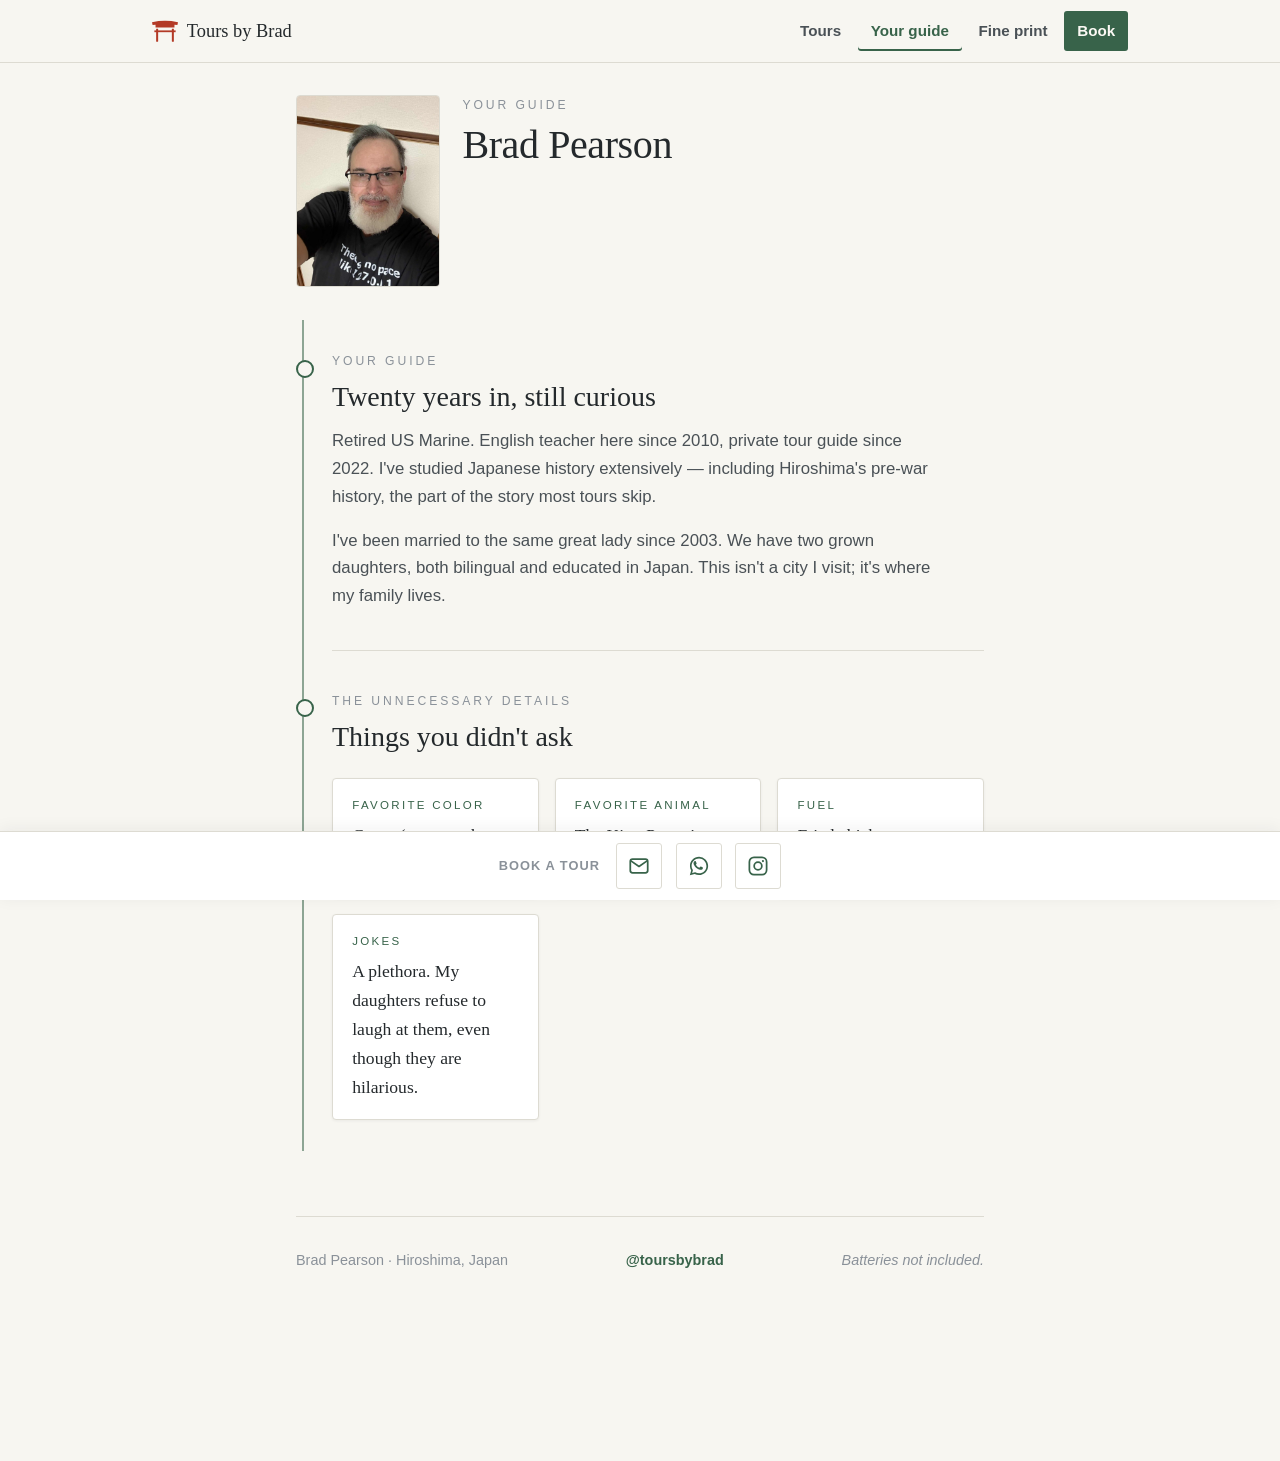
==== about.html @ 5abd2b52 "Rework: menu, all four tours on the front page, photos Splits the single scroll into pages (tours, g" ====
<!doctype html>
<html lang="en">
<head>
<meta charset="utf-8">
<meta name="viewport" content="width=device-width, initial-scale=1, viewport-fit=cover">
<title>Your guide — Tours by Brad</title>
<meta name="description" content="Brad Pearson: retired US Marine, English teacher in Hiroshima since 2010, private tour guide since 2022.">
<meta property="og:title" content="Your guide — Tours by Brad">
<meta property="og:description" content="Brad Pearson: retired US Marine, English teacher in Hiroshima since 2010, private tour guide since 2022.">
<meta property="og:type" content="website">
<meta property="og:image" content="https://toursbybrad.com/img/brad.jpg">
<link rel="icon" href="data:image/svg+xml,%3Csvg xmlns='http://www.w3.org/2000/svg' viewBox='0 0 100 100'%3E%3Ctext y='.9em' font-size='90'%3E%E2%9B%A9%EF%B8%8F%3C/text%3E%3C/svg%3E">
<link rel="stylesheet" href="style.css">
  <!-- Umami Cloud: cookieless analytics, no consent banner required. -->
  <script defer src="https://cloud.umami.is/script.js" data-website-id="c7f4d0e9-4884-4bb6-a9c8-1163d4019874"></script>
</head>
<body>
<header class="topbar">
  <div class="topbar-inner">
    <a class="brand" href="index.html"><svg width="26" height="22" viewBox="0 0 44 36" fill="currentColor" aria-hidden="true"><path d="M0 3 Q22 -2 44 3 L43 8 L38 7.6 L38 12 L6 12 L6 7.6 L1 8 Z"/><rect x="7" y="14" width="3.4" height="22" rx="0.5"/><rect x="33.6" y="14" width="3.4" height="22" rx="0.5"/><rect x="4" y="17" width="36" height="3"/></svg>Tours by Brad</a>
    <nav aria-label="Site menu">
    <ul class="menu">
      <li><a href="index.html#tours">Tours</a></li>
      <li><a href="about.html" aria-current="page">Your guide</a></li>
      <li><a href="book.html#fine-print">Fine print</a></li>
      <li class="menu-book"><a href="book.html#book">Book</a></li>
    </ul>
    </nav>
  </div>
</header>

<div class="page">

  <section class="guide" style="border-top:0;margin-top:2rem;padding-top:0">
    <img src="img/brad.jpg" alt="Brad Pearson" width="900" height="1200">
    <div>
      <div class="stop-label">Your guide</div>
      <h1 style="font-size:clamp(1.9rem,5vw,2.5rem)">Brad Pearson</h1>
    </div>
  </section>

  <main class="route" style="margin-top:1.5rem">
    <section class="stop">
      <div class="stop-label">Your guide</div>
      <h2>Twenty years in, still curious</h2>
      <p>
        Retired US Marine. English teacher here since 2010, private tour guide
        since 2022. I've studied Japanese history
        extensively — including Hiroshima's pre-war history, the part of the
        story most tours skip.
      </p>
      <p>
        I've been married to the same great lady since 2003. We have
        two grown daughters, both bilingual and educated in Japan. This
        isn't a city I visit; it's where my family lives.
      </p>
    </section>

    <section class="stop">
      <div class="stop-label">The unnecessary details</div>
      <h2>Things you didn't ask</h2>
      <div class="trivia">
        <div class="fact-card">
          <div class="fact-label">Favorite color</div>
          <div class="fact-value">Green (you may have noticed)</div>
        </div>
        <div class="fact-card">
          <div class="fact-label">Favorite animal</div>
          <div class="fact-value">The King Penguin</div>
        </div>
        <div class="fact-card">
          <div class="fact-label">Fuel</div>
          <div class="fact-value">Fried chicken</div>
        </div>
        <div class="fact-card">
          <div class="fact-label">Jokes</div>
          <div class="fact-value">A plethora. My daughters refuse to laugh at them, even though they are hilarious.</div>
        </div>
      </div>
    </section>
  </main>

  <footer>
    <span>Brad Pearson · Hiroshima, Japan</span>
    <a href="https://instagram.com/toursbybrad">@toursbybrad</a>
    <span class="footer-gag">Batteries not included.</span>
  </footer>

</div>

<nav class="contact-bar" aria-label="Contact Brad">
  <span class="cb-label">Book a tour</span>
  <a class="btn-contact" href="mailto:jrflippp@gmail.com?subject=Tour%20enquiry&body=Hi%20Brad%2C%0A%0AWhen%20I%27m%20looking%20to%20come%20to%20Hiroshima%3A%0A%0AHow%20many%20people%20are%20in%20my%20party%3A%0A%0AWhich%20tour%20I%27m%20interested%20in%3A%0A%0AMy%20favorite%20color%3A%0A%0A" aria-label="Email Brad" title="Email"><svg viewBox="0 0 24 24" fill="none" stroke="currentColor" stroke-width="1.9" stroke-linecap="round" stroke-linejoin="round" aria-hidden="true"><rect x="2.5" y="4.5" width="19" height="15" rx="2.5"/><path d="m3.2 6.4 8.8 6.1 8.8-6.1"/></svg></a>
  <a class="btn-contact" href="https://wa.me/818019024873?text=Hi%20Brad%21%20I%27d%20like%20to%20ask%20about%20a%20tour.%0A%0AWhen%20I%27m%20coming%20to%20Hiroshima%3A%0AHow%20many%20in%20my%20party%3A%0AWhich%20tour%3A%0AMy%20favorite%20color%3A%0A" aria-label="Message Brad on WhatsApp" title="WhatsApp"><svg viewBox="0 0 24 24" fill="currentColor" aria-hidden="true"><path d="M12.04 2C6.58 2 2.13 6.45 2.13 11.91c0 1.75.46 3.46 1.32 4.96L2 22l5.25-1.38a9.9 9.9 0 0 0 4.79 1.22h.01c5.46 0 9.91-4.45 9.91-9.91 0-2.65-1.03-5.14-2.9-7.01A9.82 9.82 0 0 0 12.04 2Zm0 1.83c2.16 0 4.19.84 5.72 2.37a8.03 8.03 0 0 1 2.37 5.72c0 4.46-3.63 8.08-8.09 8.08a8.2 8.2 0 0 1-4.13-1.13l-.3-.18-3.07.81.82-3-.19-.31a8.05 8.05 0 0 1-1.24-4.29c0-4.46 3.63-8.08 8.09-8.08Z"/><path d="M8.6 7.1c-.19-.43-.39-.44-.57-.45h-.48c-.17 0-.44.06-.67.31-.23.25-.88.86-.88 2.1s.9 2.44 1.03 2.6c.13.17 1.74 2.79 4.3 3.8 2.13.84 2.56.67 3.03.63.46-.04 1.5-.61 1.71-1.2.21-.59.21-1.1.15-1.2-.06-.11-.23-.17-.48-.29-.25-.13-1.5-.74-1.73-.82-.23-.09-.4-.13-.57.12-.17.25-.65.82-.8.99-.15.17-.29.19-.54.06-.25-.12-1.07-.39-2.04-1.26-.75-.67-1.26-1.5-1.41-1.75-.15-.25-.02-.38.11-.51.11-.11.25-.29.38-.44.12-.15.16-.25.25-.42.08-.17.04-.32-.02-.44-.06-.13-.55-1.37-.77-1.87Z"/></svg></a>
  <a class="btn-contact" href="https://instagram.com/toursbybrad" aria-label="Brad on Instagram" title="Instagram"><svg viewBox="0 0 24 24" fill="none" stroke="currentColor" stroke-width="1.9" stroke-linecap="round" stroke-linejoin="round" aria-hidden="true"><rect x="2.6" y="2.6" width="18.8" height="18.8" rx="5"/><circle cx="12" cy="12" r="4.2"/><circle cx="17.4" cy="6.6" r="1.2" fill="currentColor" stroke="none"/></svg></a>
</nav>

</body>
</html>
---- style.css ----
:root {
    --paper: #F7F6F1;
    --ink: #24292C;
    --ink-soft: #4A5156;
    --mist: #8A9199;
    --pine: #38634A;
    --pine-soft: #4A7A5D;
    --shu: #B33A26;
    --line: #DDDBD2;
    --card: #FFFFFF;
    --shadow: rgba(36, 41, 44, 0.06);
  }
  @media (prefers-color-scheme: dark) {
    :root {
      --paper: #171D1A;
      --ink: #E9E6DD;
      --ink-soft: #B8B5AC;
      --mist: #7C847E;
      --pine: #8CBD9E;
      --pine-soft: #A3CDB2;
      --shu: #D96A50;
      --line: #2C342E;
      --card: #1E2521;
      --shadow: rgba(0, 0, 0, 0.25);
    }
  }

  * { box-sizing: border-box; }

  body {
    background: var(--paper);
    color: var(--ink);
    font-family: "Segoe UI", "Helvetica Neue", Arial, "Yu Gothic", "Hiragino Kaku Gothic ProN", sans-serif;
    line-height: 1.65;
    font-size: 1.05rem;
    margin: 0;
    -webkit-font-smoothing: antialiased;
  }

  .display, h1, h2 {
    font-family: "Palatino Linotype", "Book Antiqua", Palatino, Georgia, "Yu Mincho", serif;
    font-weight: 400;
    text-wrap: balance;
    margin: 0;
  }

  .kanji {
    font-family: "Yu Mincho", "Hiragino Mincho ProN", "MS Mincho", serif;
  }

  .page {
    max-width: 46rem;
    margin: 0 auto;
    padding: 0 1.5rem 6rem;
  }

  /* ---- Hero ---- */
  .hero {
    padding: 5.5rem 0 4rem;
  }
  .eyebrow {
    display: flex;
    align-items: center;
    gap: 0.75rem;
    font-size: 0.85rem;
    letter-spacing: 0.22em;
    text-transform: uppercase;
    color: var(--pine);
    margin-bottom: 1.75rem;
  }
  .eyebrow .kanji {
    font-size: 1.1rem;
    letter-spacing: 0.35em;
  }
  .eyebrow::after {
    content: "";
    flex: 1;
    height: 1px;
    background: var(--line);
  }
  h1 {
    font-size: clamp(2.4rem, 7vw, 3.6rem);
    line-height: 1.12;
    letter-spacing: -0.01em;
  }
  .hero p.lede {
    font-size: 1.2rem;
    color: var(--ink-soft);
    max-width: 36rem;
    margin: 1.5rem 0 2.25rem;
  }
  .hero p.lede strong { color: var(--ink); font-weight: 600; }

  /* Google rating. Hand-set numbers — update them when the profile moves. */
  .rating {
    display: flex;
    align-items: center;
    gap: 0.6rem;
    flex-wrap: wrap;
    margin: 0 0 1.9rem;
    font-size: 0.95rem;
    color: var(--ink-soft);
  }
  .rating-stars {
    color: #C8860D;
    font-size: 1.05rem;
    letter-spacing: 0.08em;
  }
  @media (prefers-color-scheme: dark) {
    .rating-stars { color: #E0A83C; }
  }
  .rating strong { color: var(--ink); font-weight: 600; }

  .cta-row {
    display: flex;
    flex-wrap: wrap;
    gap: 0.85rem;
    align-items: center;
  }
  .btn-ig {
    display: inline-flex;
    align-items: center;
    gap: 0.6rem;
    background: var(--pine);
    color: #FBF9F4;
    text-decoration: none;
    padding: 0.85rem 1.6rem;
    border-radius: 3px;
    font-size: 1rem;
    font-weight: 600;
    letter-spacing: 0.02em;
    transition: background 150ms ease;
  }
  @media (prefers-color-scheme: dark) {
    .btn-ig { color: #14201A; }
  }
  .btn-ig:hover { background: var(--pine-soft); }
  .btn-ig:focus-visible {
    outline: 2px solid var(--shu);
    outline-offset: 3px;
  }
  .btn-ig svg { flex: none; }
  .cta-note {
    font-size: 0.9rem;
    color: var(--mist);
    margin-top: 0.9rem;
  }

  /* ---- Route line sections ---- */
  .route {
    position: relative;
    padding-left: 2.25rem;
  }
  .route::before {
    content: "";
    position: absolute;
    left: 6px;
    top: 0.6rem;
    bottom: 0.6rem;
    width: 2px;
    background: var(--pine);
    opacity: 0.55;
  }
  .stop {
    position: relative;
    padding: 2.5rem 0;
  }
  .stop + .stop {
    border-top: 1px solid var(--line);
  }
  .stop::before {
    content: "";
    position: absolute;
    left: -2.25rem;
    top: 3.05rem;
    width: 14px;
    height: 14px;
    border-radius: 50%;
    background: var(--paper);
    border: 2.5px solid var(--pine);
  }
  .stop-label {
    font-size: 0.76rem;
    letter-spacing: 0.24em;
    text-transform: uppercase;
    color: var(--mist);
    margin-bottom: 0.5rem;
  }
  h2 {
    font-size: 1.75rem;
    line-height: 1.25;
    margin-bottom: 0.85rem;
  }
  .stop p { margin: 0 0 1rem; color: var(--ink-soft); max-width: 38rem; }
  .stop p:last-child { margin-bottom: 0; }
  .stop p strong { color: var(--ink); font-weight: 600; }

  /* ---- Walk cards ---- */
  .walks {
    display: grid;
    gap: 1rem;
    margin-top: 1.5rem;
  }
  .walk {
    background: var(--card);
    border: 1px solid var(--line);
    border-radius: 4px;
    padding: 1.4rem 1.5rem;
    box-shadow: 0 1px 3px var(--shadow);
  }
  .walk h3 {
    font-family: "Palatino Linotype", "Book Antiqua", Palatino, Georgia, "Yu Mincho", serif;
    font-weight: 600;
    font-size: 1.2rem;
    margin: 0 0 0.4rem;
  }
  .walk h3 .kanji {
    font-weight: 400;
    color: var(--pine);
    font-size: 1rem;
    margin-left: 0.6rem;
  }
  .walk p {
    margin: 0;
    font-size: 1rem;
    color: var(--ink-soft);
  }

  /* ---- Numbered itinerary ---- */
  .itin {
    list-style: none;
    counter-reset: leg;
    padding: 0;
    margin: 1.5rem 0 0;
    display: grid;
    gap: 0.6rem;
    max-width: 38rem;
  }
  .itin li {
    counter-increment: leg;
    display: flex;
    gap: 0.85rem;
    align-items: baseline;
    color: var(--ink-soft);
    font-size: 1rem;
  }
  .itin li::before {
    content: counter(leg, decimal-leading-zero);
    font-family: "Palatino Linotype", "Book Antiqua", Palatino, Georgia, serif;
    color: var(--pine);
    font-size: 0.85rem;
    flex: none;
    min-width: 1.6rem;
    font-variant-numeric: tabular-nums;
  }

  /* ---- Practical / caveat lists ---- */
  .facts {
    list-style: none;
    padding: 0;
    margin: 1.25rem 0 0;
    display: grid;
    gap: 0.65rem;
    max-width: 38rem;
  }
  .facts li {
    display: flex;
    gap: 0.85rem;
    align-items: baseline;
    font-size: 1rem;
    color: var(--ink-soft);
  }
  .facts li::before {
    content: "—";
    color: var(--pine);
    flex: none;
  }
  .facts strong { color: var(--ink); font-weight: 600; }

  /* ---- Fun facts strip ---- */
  .trivia {
    display: grid;
    grid-template-columns: repeat(auto-fit, minmax(10rem, 1fr));
    gap: 1rem;
    margin-top: 1.5rem;
  }
  .fact-card {
    background: var(--card);
    border: 1px solid var(--line);
    border-radius: 4px;
    padding: 1.1rem 1.2rem;
    box-shadow: 0 1px 3px var(--shadow);
  }
  .fact-card .fact-label {
    font-size: 0.72rem;
    letter-spacing: 0.2em;
    text-transform: uppercase;
    color: var(--pine);
    margin-bottom: 0.35rem;
  }
  .fact-card .fact-value {
    font-family: "Palatino Linotype", "Book Antiqua", Palatino, Georgia, serif;
    font-size: 1.1rem;
    color: var(--ink);
  }

  /* ---- Footer ---- */
  footer {
    margin-top: 3.5rem;
    padding-top: 2rem;
    border-top: 1px solid var(--line);
    display: flex;
    flex-wrap: wrap;
    gap: 1rem;
    align-items: center;
    justify-content: space-between;
    font-size: 0.9rem;
    color: var(--mist);
  }
  footer a {
    color: var(--pine);
    text-decoration: none;
    font-weight: 600;
  }
  footer a:hover { text-decoration: underline; }
  footer a:focus-visible {
    outline: 2px solid var(--shu);
    outline-offset: 3px;
  }
  .footer-gag {
    font-style: italic;
  }

  /* ---- Torii mark ---- */
  .torii {
    display: block;
    margin: 0 0 1.5rem;
    color: var(--shu);
  }

  @media (prefers-reduced-motion: no-preference) {
    .hero > * {
      animation: rise 550ms ease both;
    }
    .hero > *:nth-child(2) { animation-delay: 70ms; }
    .hero > *:nth-child(3) { animation-delay: 140ms; }
    .hero > *:nth-child(4) { animation-delay: 210ms; }
    .hero > *:nth-child(5) { animation-delay: 280ms; }
    @keyframes rise {
      from { opacity: 0; transform: translateY(10px); }
      to   { opacity: 1; transform: none; }
    }
  }

  @media (max-width: 480px) {
    .route { padding-left: 1.6rem; }
    .stop::before { left: -1.6rem; }
  }

  /* Persistent contact bar. This page exists to start a conversation, so the
     way to start one should never scroll out of reach. */
  .contact-bar {
    position: fixed;
    left: 0; right: 0; bottom: 0;
    z-index: 50;
    display: flex;
    justify-content: center;
    align-items: center;
    gap: 0.85rem;
    padding: 0.7rem 1rem calc(0.7rem + env(safe-area-inset-bottom, 0px));
    background: var(--card);
    border-top: 1px solid var(--line);
    box-shadow: 0 -2px 16px var(--shadow);
  }
  .contact-bar .cb-label {
    font-size: 0.8rem;
    letter-spacing: 0.08em;
    text-transform: uppercase;
    font-weight: 600;
    color: var(--mist);
    margin-right: 0.15rem;
  }
  /* On a narrow phone the icons matter more than the word. */
  @media (max-width: 400px) {
    .contact-bar .cb-label { display: none; }
  }
  .btn-contact {
    display: inline-flex;
    align-items: center;
    justify-content: center;
    width: 46px;
    height: 46px;
    flex: none;
    border: 1px solid var(--line);
    border-radius: 3px;
    color: var(--pine);
    background: transparent;
    text-decoration: none;
    transition: background 150ms ease, color 150ms ease, border-color 150ms ease;
  }
  .btn-contact:hover,
  .btn-contact:focus-visible {
    background: var(--pine);
    color: var(--paper);
    border-color: var(--pine);
  }
  .btn-contact:focus-visible {
    outline: 2px solid var(--shu);
    outline-offset: 3px;
  }
  .btn-contact svg { width: 22px; height: 22px; flex: none; }
  /* Keep the footer clear of the fixed bar rather than letting it hide behind. */
  body { padding-bottom: 5.75rem; }
  @media print { .contact-bar { display: none; } body { padding-bottom: 0; } }

  /* Booking buttons. Same weight for all three: the page should not imply one
     channel is the real one and the others are afterthoughts. */
  .btn-book {
    display: inline-flex;
    align-items: center;
    gap: 0.55rem;
    background: var(--pine);
    color: #FBF9F4;
    text-decoration: none;
    padding: 0.85rem 1.4rem;
    border-radius: 3px;
    font-size: 1rem;
    font-weight: 600;
    letter-spacing: 0.02em;
    transition: background 150ms ease;
  }
  @media (prefers-color-scheme: dark) {
    .btn-book { color: #14201A; }
  }
  .btn-book:hover { background: var(--pine-soft); }
  .btn-book:focus-visible {
    outline: 2px solid var(--shu);
    outline-offset: 3px;
  }
  .btn-book svg { flex: none; width: 18px; height: 18px; }

  /* Currency estimator. Quiet by default - the US dollar figure above is the
     price; this only saves the reader opening another tab. */
  .fx { margin-top: 0.7rem; }
  .fx:empty { display: none; }
  .fx-label {
    display: block;
    font-size: 0.72rem;
    letter-spacing: 0.06em;
    text-transform: uppercase;
    color: var(--mist);
    margin-bottom: 0.35rem;
  }
  .fx-flags { display: flex; flex-wrap: wrap; gap: 0.3rem; align-items: center; }
  .fx-btn {
    min-width: 38px;
    padding: 0.3rem 0.5rem;
    background: transparent;
    border: 1px solid var(--line);
    border-radius: 3px;
    color: var(--ink-soft);
    font: inherit;
    font-size: 0.85rem;
    font-weight: 600;
    cursor: pointer;
    transition: border-color 120ms ease, background 120ms ease, color 120ms ease;
  }
  .fx-btn:hover { border-color: var(--pine); color: var(--pine); }
  .fx-btn[aria-pressed="true"] {
    border-color: var(--pine);
    background: var(--pine);
    color: var(--paper);
  }
  .fx-btn:focus-visible { outline: 2px solid var(--shu); outline-offset: 2px; }
  .fx-out {
    margin-left: 0.45rem;
    font-size: 0.95rem;
    font-weight: 600;
    color: var(--ink);
    font-variant-numeric: tabular-nums;
  }
  .fx-out:empty { display: none; }
  .fx-out .fx-approx { font-weight: 400; color: var(--mist); }
  .fx-star {
    color: var(--shu);
    text-decoration: none;
    font-weight: 700;
    margin-left: 0.15rem;
    vertical-align: super;
    font-size: 0.75em;
  }
  .fx-star:hover, .fx-star:focus-visible { text-decoration: underline; }
  @media print { .fx { display: none; } }

  /* ==== 2026-10-07 rework: menu, tour grid, photos ==== */

  /* Top bar. A menu, not a scroll: every page is one tap from every other. */
  .topbar {
    position: sticky;
    top: 0;
    z-index: 60;
    background: var(--paper);
    border-bottom: 1px solid var(--line);
  }
  .topbar-inner {
    max-width: 64rem;
    margin: 0 auto;
    padding: 0.7rem 1.5rem;
    display: flex;
    align-items: center;
    justify-content: space-between;
    gap: 1rem;
  }
  .brand {
    display: inline-flex;
    align-items: center;
    gap: 0.55rem;
    color: var(--ink);
    text-decoration: none;
    font-family: "Palatino Linotype", "Book Antiqua", Palatino, Georgia, serif;
    font-size: 1.15rem;
    white-space: nowrap;
  }
  .brand svg { color: var(--shu); flex: none; }
  .menu {
    display: flex;
    gap: 0.25rem;
    list-style: none;
    margin: 0;
    padding: 0;
  }
  .menu a {
    display: block;
    padding: 0.45rem 0.8rem;
    border-radius: 3px;
    color: var(--ink-soft);
    text-decoration: none;
    font-size: 0.95rem;
    font-weight: 600;
  }
  .menu a:hover { color: var(--pine); background: var(--card); }
  .menu a[aria-current="page"] { color: var(--pine); box-shadow: inset 0 -2px 0 var(--pine); }
  .menu a:focus-visible { outline: 2px solid var(--shu); outline-offset: 2px; }
  .menu .menu-book a { background: var(--pine); color: #FBF9F4; }
  .menu .menu-book a:hover { background: var(--pine-soft); color: #FBF9F4; }
  @media (prefers-color-scheme: dark) {
    .menu .menu-book a, .menu .menu-book a:hover { color: #14201A; }
  }
  /* Narrow phones: the four links still fit on one line if the brand shrinks. */
  @media (max-width: 560px) {
    .topbar-inner { padding: 0.55rem 1rem; flex-direction: column; align-items: stretch; gap: 0.35rem; }
    .brand { justify-content: center; font-size: 1.05rem; }
    .menu { justify-content: space-between; }
    .menu a { padding: 0.4rem 0.55rem; font-size: 0.9rem; }
  }

  .page-wide { max-width: 64rem; margin: 0 auto; padding: 0 1.5rem 6rem; }
  @media (max-width: 480px) { .page-wide, .page { padding-left: 1rem; padding-right: 1rem; } }

  /* Compact hero on the front page so the tours sit high. */
  .hero.compact { padding: 3rem 0 2rem; max-width: 46rem; }
  .hero.compact h1 { font-size: clamp(2.1rem, 6vw, 3.1rem); }
  .hero.compact p.lede { margin: 1.1rem 0 1.4rem; }

  /* Tour cards. All four on the front page, side by side where there's room. */
  .section-head {
    display: flex;
    align-items: baseline;
    justify-content: space-between;
    gap: 1rem;
    margin: 1rem 0 1.25rem;
  }
  .section-head h2 { margin: 0; }
  .tour-grid {
    display: grid;
    grid-template-columns: repeat(auto-fill, minmax(14rem, 1fr));
    gap: 1.1rem;
  }
  .tour-card {
    display: flex;
    flex-direction: column;
    background: var(--card);
    border: 1px solid var(--line);
    border-radius: 4px;
    overflow: hidden;
    box-shadow: 0 1px 3px var(--shadow);
    color: inherit;
    text-decoration: none;
    transition: border-color 150ms ease, box-shadow 150ms ease;
  }
  .tour-card:hover { border-color: var(--pine); box-shadow: 0 4px 14px var(--shadow); }
  .tour-card:focus-visible { outline: 2px solid var(--shu); outline-offset: 3px; }
  .tour-card img {
    display: block;
    width: 100%;
    aspect-ratio: 3 / 2;
    object-fit: cover;
    background: var(--line);
  }
  .tour-card-body { padding: 1rem 1.1rem 1.15rem; display: flex; flex-direction: column; flex: 1; }
  .tour-card .stop-label { margin-bottom: 0.3rem; font-size: 0.7rem; }
  .tour-card h3 {
    font-family: "Palatino Linotype", "Book Antiqua", Palatino, Georgia, "Yu Mincho", serif;
    font-weight: 600;
    font-size: 1.15rem;
    line-height: 1.3;
    margin: 0 0 0.45rem;
  }
  .tour-card p { margin: 0 0 0.9rem; font-size: 0.95rem; color: var(--ink-soft); }
  .tour-meta {
    margin-top: auto;
    display: flex;
    flex-wrap: wrap;
    gap: 0.25rem 0.9rem;
    font-size: 0.85rem;
    color: var(--mist);
  }
  .tour-meta .price { color: var(--ink); font-weight: 700; font-size: 1rem; }
  .tour-more { margin-top: 0.7rem; color: var(--pine); font-weight: 600; font-size: 0.92rem; }

  /* Banner photo at the top of each tour page. */
  .banner {
    margin: 1.5rem 0 0;
    border-radius: 4px;
    overflow: hidden;
    border: 1px solid var(--line);
  }
  .banner img { display: block; width: 100%; max-height: 26rem; object-fit: cover; }
  .photo-credit { font-size: 0.78rem; color: var(--mist); margin: 0.4rem 0 0; }
  .photo-pair {
    display: grid;
    grid-template-columns: repeat(auto-fit, minmax(12rem, 1fr));
    gap: 1rem;
    margin-top: 1.5rem;
  }
  .photo-pair img {
    display: block; width: 100%; aspect-ratio: 4 / 3; object-fit: cover;
    border-radius: 4px; border: 1px solid var(--line);
  }

  /* Guide teaser / about portrait. */
  .guide {
    display: grid;
    grid-template-columns: 9rem 1fr;
    gap: 1.4rem;
    align-items: center;
    margin-top: 3rem;
    padding-top: 2.5rem;
    border-top: 1px solid var(--line);
  }
  .guide img { width: 100%; aspect-ratio: 3 / 4; object-fit: cover; border-radius: 4px; border: 1px solid var(--line); }
  .guide h2 { font-size: 1.5rem; margin-bottom: 0.5rem; }
  .guide p { margin: 0 0 0.8rem; color: var(--ink-soft); }
  .guide a.more { color: var(--pine); font-weight: 600; text-decoration: none; }
  .guide a.more:hover { text-decoration: underline; }
  @media (max-width: 520px) { .guide { grid-template-columns: 6.5rem 1fr; gap: 1rem; } }

  .back-link { display: inline-block; margin-top: 1.5rem; color: var(--pine); font-weight: 600; text-decoration: none; font-size: 0.95rem; }
  .back-link:hover { text-decoration: underline; }
  .page-title { padding: 2.5rem 0 0.5rem; }
  .page-title h1 { font-size: clamp(2rem, 5.5vw, 2.8rem); }
  .other-tours { margin-top: 3rem; padding-top: 2rem; border-top: 1px solid var(--line); }
  .other-tours .tour-grid { grid-template-columns: repeat(auto-fill, minmax(12rem, 1fr)); }
  .hero.compact { padding: 2rem 0 0.5rem; }
  .hero.compact .eyebrow { margin-bottom: 1rem; }
  .hero.compact h1 { margin-bottom: 0.9rem; }
  .hero.compact .rating { margin-bottom: 0.5rem; }
  .guide { align-items: start; }
  .guide .lede { font-size: 1.1rem; color: var(--ink-soft); margin: 0.2rem 0 1.2rem; }
  .guide .lede strong { color: var(--ink); font-weight: 600; }
  /* The width/height attributes are there to stop layout jumping; let CSS decide the real shape. */
  .tour-card img, .banner img, .guide img, .photo-pair img { height: auto; }
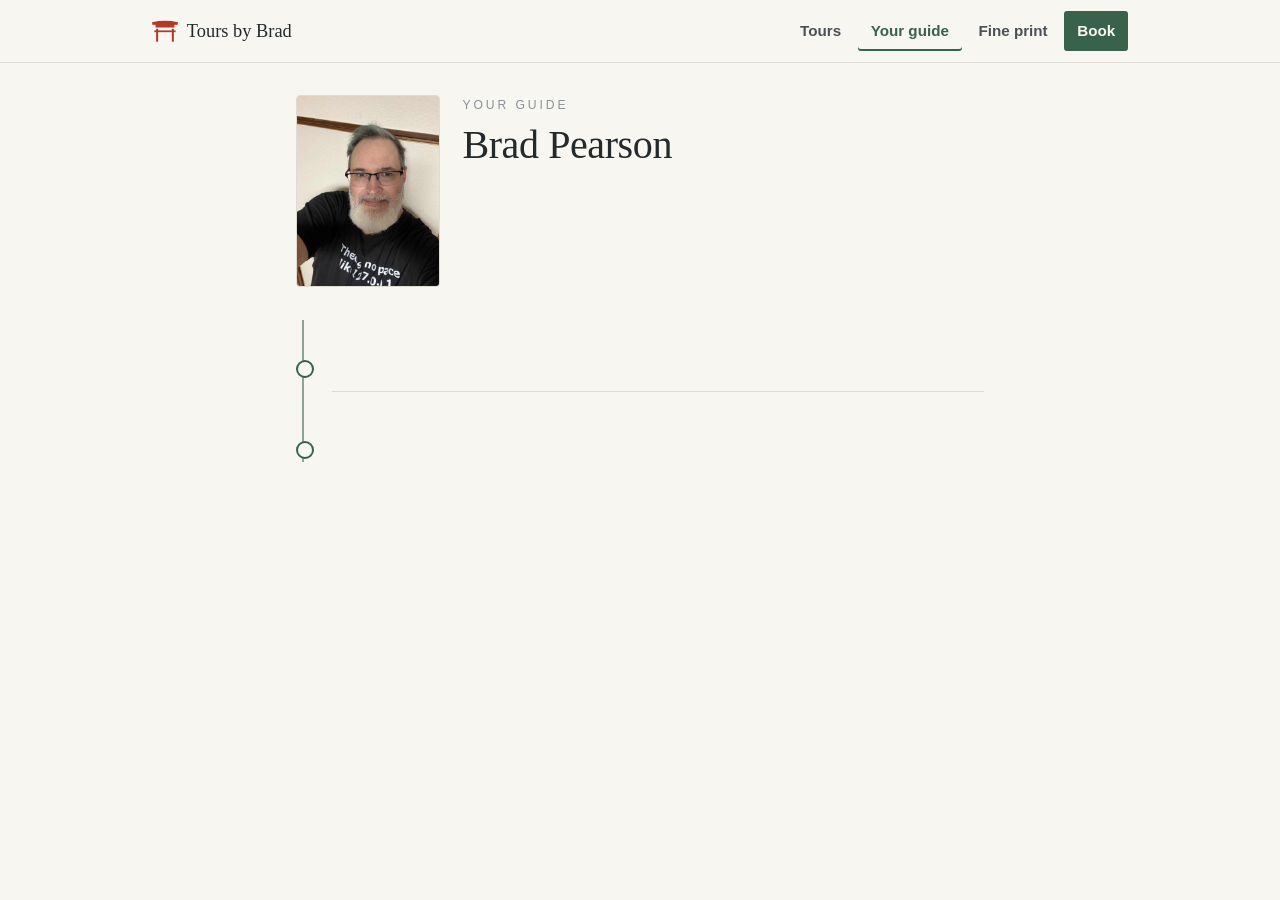
==== commit 4c57059a: "Shrine Island: Ōtorii photo (used with the photographer's permission) Co-Authored-By: Claude Opus 5." ====
--- a/about.html
+++ b/about.html
@@ -9,7 +9,7 @@
 <meta property="og:description" content="Brad Pearson: retired US Marine, English teacher in Hiroshima since 2010, private tour guide since 2022.">
 <meta property="og:type" content="website">
 <meta property="og:image" content="https://toursbybrad.com/img/brad.jpg">
-<link rel="icon" href="data:image/svg+xml,%3Csvg xmlns='http://www.w3.org/2000/svg' viewBox='0 0 100 100'%3E%3Ctext y='.9em' font-size='90'%3E%E2%9B%A9%EF%B8%8F%3C/text%3E%3C/svg%3E">
+<meta property="og:image" content="https://toursbybrad.com/img/cenotaph.jpg">
 <link rel="stylesheet" href="style.css">
   <!-- Umami Cloud: cookieless analytics, no consent banner required. -->
   <script defer src="https://cloud.umami.is/script.js" data-website-id="c7f4d0e9-4884-4bb6-a9c8-1163d4019874"></script>
@@ -41,59 +41,19 @@
 
   <main class="route" style="margin-top:1.5rem">
     <section class="stop">
-      <div class="stop-label">Your guide</div>
-      <h2>Twenty years in, still curious</h2>
-      <p>
-        Retired US Marine. English teacher here since 2010, private tour guide
-        since 2022. I've studied Japanese history
-        extensively — including Hiroshima's pre-war history, the part of the
-        story most tours skip.
-      </p>
-      <p>
-        I've been married to the same great lady since 2003. We have
-        two grown daughters, both bilingual and educated in Japan. This
-        isn't a city I visit; it's where my family lives.
-      </p>
+
     </section>
 
     <section class="stop">
-      <div class="stop-label">The unnecessary details</div>
-      <h2>Things you didn't ask</h2>
-      <div class="trivia">
-        <div class="fact-card">
-          <div class="fact-label">Favorite color</div>
-          <div class="fact-value">Green (you may have noticed)</div>
-        </div>
-        <div class="fact-card">
-          <div class="fact-label">Favorite animal</div>
-          <div class="fact-value">The King Penguin</div>
-        </div>
-        <div class="fact-card">
-          <div class="fact-label">Fuel</div>
-          <div class="fact-value">Fried chicken</div>
-        </div>
-        <div class="fact-card">
-          <div class="fact-label">Jokes</div>
-          <div class="fact-value">A plethora. My daughters refuse to laugh at them, even though they are hilarious.</div>
-        </div>
-      </div>
+
     </section>
   </main>
 
-  <footer>
-    <span>Brad Pearson · Hiroshima, Japan</span>
-    <a href="https://instagram.com/toursbybrad">@toursbybrad</a>
-    <span class="footer-gag">Batteries not included.</span>
-  </footer>
+
 
 </div>
 
-<nav class="contact-bar" aria-label="Contact Brad">
-  <span class="cb-label">Book a tour</span>
-  <a class="btn-contact" href="mailto:jrflippp@gmail.com?subject=Tour%20enquiry&body=Hi%20Brad%2C%0A%0AWhen%20I%27m%20looking%20to%20come%20to%20Hiroshima%3A%0A%0AHow%20many%20people%20are%20in%20my%20party%3A%0A%0AWhich%20tour%20I%27m%20interested%20in%3A%0A%0AMy%20favorite%20color%3A%0A%0A" aria-label="Email Brad" title="Email"><svg viewBox="0 0 24 24" fill="none" stroke="currentColor" stroke-width="1.9" stroke-linecap="round" stroke-linejoin="round" aria-hidden="true"><rect x="2.5" y="4.5" width="19" height="15" rx="2.5"/><path d="m3.2 6.4 8.8 6.1 8.8-6.1"/></svg></a>
-  <a class="btn-contact" href="https://wa.me/818019024873?text=Hi%20Brad%21%20I%27d%20like%20to%20ask%20about%20a%20tour.%0A%0AWhen%20I%27m%20coming%20to%20Hiroshima%3A%0AHow%20many%20in%20my%20party%3A%0AWhich%20tour%3A%0AMy%20favorite%20color%3A%0A" aria-label="Message Brad on WhatsApp" title="WhatsApp"><svg viewBox="0 0 24 24" fill="currentColor" aria-hidden="true"><path d="M12.04 2C6.58 2 2.13 6.45 2.13 11.91c0 1.75.46 3.46 1.32 4.96L2 22l5.25-1.38a9.9 9.9 0 0 0 4.79 1.22h.01c5.46 0 9.91-4.45 9.91-9.91 0-2.65-1.03-5.14-2.9-7.01A9.82 9.82 0 0 0 12.04 2Zm0 1.83c2.16 0 4.19.84 5.72 2.37a8.03 8.03 0 0 1 2.37 5.72c0 4.46-3.63 8.08-8.09 8.08a8.2 8.2 0 0 1-4.13-1.13l-.3-.18-3.07.81.82-3-.19-.31a8.05 8.05 0 0 1-1.24-4.29c0-4.46 3.63-8.08 8.09-8.08Z"/><path d="M8.6 7.1c-.19-.43-.39-.44-.57-.45h-.48c-.17 0-.44.06-.67.31-.23.25-.88.86-.88 2.1s.9 2.44 1.03 2.6c.13.17 1.74 2.79 4.3 3.8 2.13.84 2.56.67 3.03.63.46-.04 1.5-.61 1.71-1.2.21-.59.21-1.1.15-1.2-.06-.11-.23-.17-.48-.29-.25-.13-1.5-.74-1.73-.82-.23-.09-.4-.13-.57.12-.17.25-.65.82-.8.99-.15.17-.29.19-.54.06-.25-.12-1.07-.39-2.04-1.26-.75-.67-1.26-1.5-1.41-1.75-.15-.25-.02-.38.11-.51.11-.11.25-.29.38-.44.12-.15.16-.25.25-.42.08-.17.04-.32-.02-.44-.06-.13-.55-1.37-.77-1.87Z"/></svg></a>
-  <a class="btn-contact" href="https://instagram.com/toursbybrad" aria-label="Brad on Instagram" title="Instagram"><svg viewBox="0 0 24 24" fill="none" stroke="currentColor" stroke-width="1.9" stroke-linecap="round" stroke-linejoin="round" aria-hidden="true"><rect x="2.6" y="2.6" width="18.8" height="18.8" rx="5"/><circle cx="12" cy="12" r="4.2"/><circle cx="17.4" cy="6.6" r="1.2" fill="currentColor" stroke="none"/></svg></a>
-</nav>
+
 
 </body>
 </html>
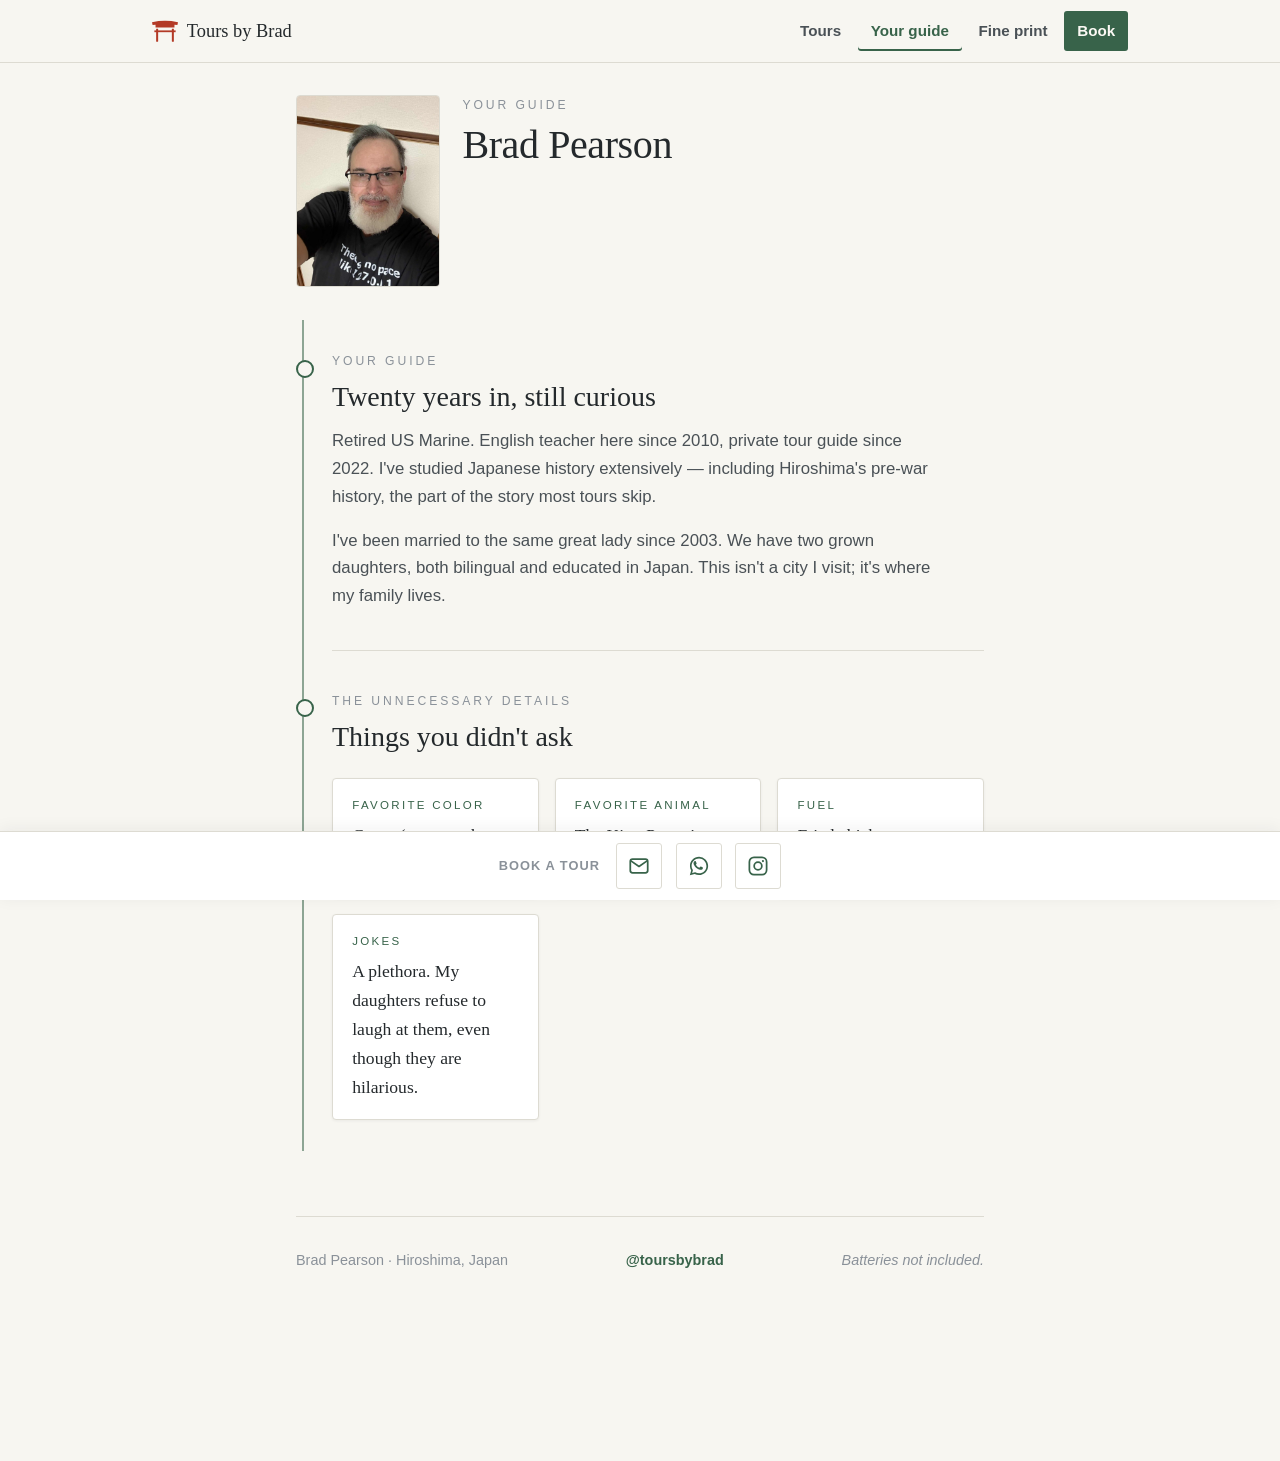
==== commit f86479a8: "Fix: restore all tour copy (build read the built site instead of the original) The 11:39-12:16 rebui" ====
--- a/about.html
+++ b/about.html
@@ -9,7 +9,7 @@
 <meta property="og:description" content="Brad Pearson: retired US Marine, English teacher in Hiroshima since 2010, private tour guide since 2022.">
 <meta property="og:type" content="website">
 <meta property="og:image" content="https://toursbybrad.com/img/brad.jpg">
-<meta property="og:image" content="https://toursbybrad.com/img/cenotaph.jpg">
+<link rel="icon" href="data:image/svg+xml,%3Csvg xmlns='http://www.w3.org/2000/svg' viewBox='0 0 100 100'%3E%3Ctext y='.9em' font-size='90'%3E%E2%9B%A9%EF%B8%8F%3C/text%3E%3C/svg%3E">
 <link rel="stylesheet" href="style.css">
   <!-- Umami Cloud: cookieless analytics, no consent banner required. -->
   <script defer src="https://cloud.umami.is/script.js" data-website-id="c7f4d0e9-4884-4bb6-a9c8-1163d4019874"></script>
@@ -41,19 +41,59 @@
 
   <main class="route" style="margin-top:1.5rem">
     <section class="stop">
-
+      <div class="stop-label">Your guide</div>
+      <h2>Twenty years in, still curious</h2>
+      <p>
+        Retired US Marine. English teacher here since 2010, private tour guide
+        since 2022. I've studied Japanese history
+        extensively — including Hiroshima's pre-war history, the part of the
+        story most tours skip.
+      </p>
+      <p>
+        I've been married to the same great lady since 2003. We have
+        two grown daughters, both bilingual and educated in Japan. This
+        isn't a city I visit; it's where my family lives.
+      </p>
     </section>
 
     <section class="stop">
-
+      <div class="stop-label">The unnecessary details</div>
+      <h2>Things you didn't ask</h2>
+      <div class="trivia">
+        <div class="fact-card">
+          <div class="fact-label">Favorite color</div>
+          <div class="fact-value">Green (you may have noticed)</div>
+        </div>
+        <div class="fact-card">
+          <div class="fact-label">Favorite animal</div>
+          <div class="fact-value">The King Penguin</div>
+        </div>
+        <div class="fact-card">
+          <div class="fact-label">Fuel</div>
+          <div class="fact-value">Fried chicken</div>
+        </div>
+        <div class="fact-card">
+          <div class="fact-label">Jokes</div>
+          <div class="fact-value">A plethora. My daughters refuse to laugh at them, even though they are hilarious.</div>
+        </div>
+      </div>
     </section>
   </main>
 
-
+  <footer>
+    <span>Brad Pearson · Hiroshima, Japan</span>
+    <a href="https://instagram.com/toursbybrad">@toursbybrad</a>
+    <span class="footer-gag">Batteries not included.</span>
+  </footer>
 
 </div>
 
-
+<nav class="contact-bar" aria-label="Contact Brad">
+  <span class="cb-label">Book a tour</span>
+  <a class="btn-contact" href="mailto:jrflippp@gmail.com?subject=Tour%20enquiry&body=Hi%20Brad%2C%0A%0AWhen%20I%27m%20looking%20to%20come%20to%20Hiroshima%3A%0A%0AHow%20many%20people%20are%20in%20my%20party%3A%0A%0AWhich%20tour%20I%27m%20interested%20in%3A%0A%0AMy%20favorite%20color%3A%0A%0A" aria-label="Email Brad" title="Email"><svg viewBox="0 0 24 24" fill="none" stroke="currentColor" stroke-width="1.9" stroke-linecap="round" stroke-linejoin="round" aria-hidden="true"><rect x="2.5" y="4.5" width="19" height="15" rx="2.5"/><path d="m3.2 6.4 8.8 6.1 8.8-6.1"/></svg></a>
+  <a class="btn-contact" href="https://wa.me/818019024873?text=Hi%20Brad%21%20I%27d%20like%20to%20ask%20about%20a%20tour.%0A%0AWhen%20I%27m%20coming%20to%20Hiroshima%3A%0AHow%20many%20in%20my%20party%3A%0AWhich%20tour%3A%0AMy%20favorite%20color%3A%0A" aria-label="Message Brad on WhatsApp" title="WhatsApp"><svg viewBox="0 0 24 24" fill="currentColor" aria-hidden="true"><path d="M12.04 2C6.58 2 2.13 6.45 2.13 11.91c0 1.75.46 3.46 1.32 4.96L2 22l5.25-1.38a9.9 9.9 0 0 0 4.79 1.22h.01c5.46 0 9.91-4.45 9.91-9.91 0-2.65-1.03-5.14-2.9-7.01A9.82 9.82 0 0 0 12.04 2Zm0 1.83c2.16 0 4.19.84 5.72 2.37a8.03 8.03 0 0 1 2.37 5.72c0 4.46-3.63 8.08-8.09 8.08a8.2 8.2 0 0 1-4.13-1.13l-.3-.18-3.07.81.82-3-.19-.31a8.05 8.05 0 0 1-1.24-4.29c0-4.46 3.63-8.08 8.09-8.08Z"/><path d="M8.6 7.1c-.19-.43-.39-.44-.57-.45h-.48c-.17 0-.44.06-.67.31-.23.25-.88.86-.88 2.1s.9 2.44 1.03 2.6c.13.17 1.74 2.79 4.3 3.8 2.13.84 2.56.67 3.03.63.46-.04 1.5-.61 1.71-1.2.21-.59.21-1.1.15-1.2-.06-.11-.23-.17-.48-.29-.25-.13-1.5-.74-1.73-.82-.23-.09-.4-.13-.57.12-.17.25-.65.82-.8.99-.15.17-.29.19-.54.06-.25-.12-1.07-.39-2.04-1.26-.75-.67-1.26-1.5-1.41-1.75-.15-.25-.02-.38.11-.51.11-.11.25-.29.38-.44.12-.15.16-.25.25-.42.08-.17.04-.32-.02-.44-.06-.13-.55-1.37-.77-1.87Z"/></svg></a>
+  <a class="btn-contact" href="https://instagram.com/toursbybrad" aria-label="Brad on Instagram" title="Instagram"><svg viewBox="0 0 24 24" fill="none" stroke="currentColor" stroke-width="1.9" stroke-linecap="round" stroke-linejoin="round" aria-hidden="true"><rect x="2.6" y="2.6" width="18.8" height="18.8" rx="5"/><circle cx="12" cy="12" r="4.2"/><circle cx="17.4" cy="6.6" r="1.2" fill="currentColor" stroke="none"/></svg></a>
+</nav>
 
 </body>
 </html>
